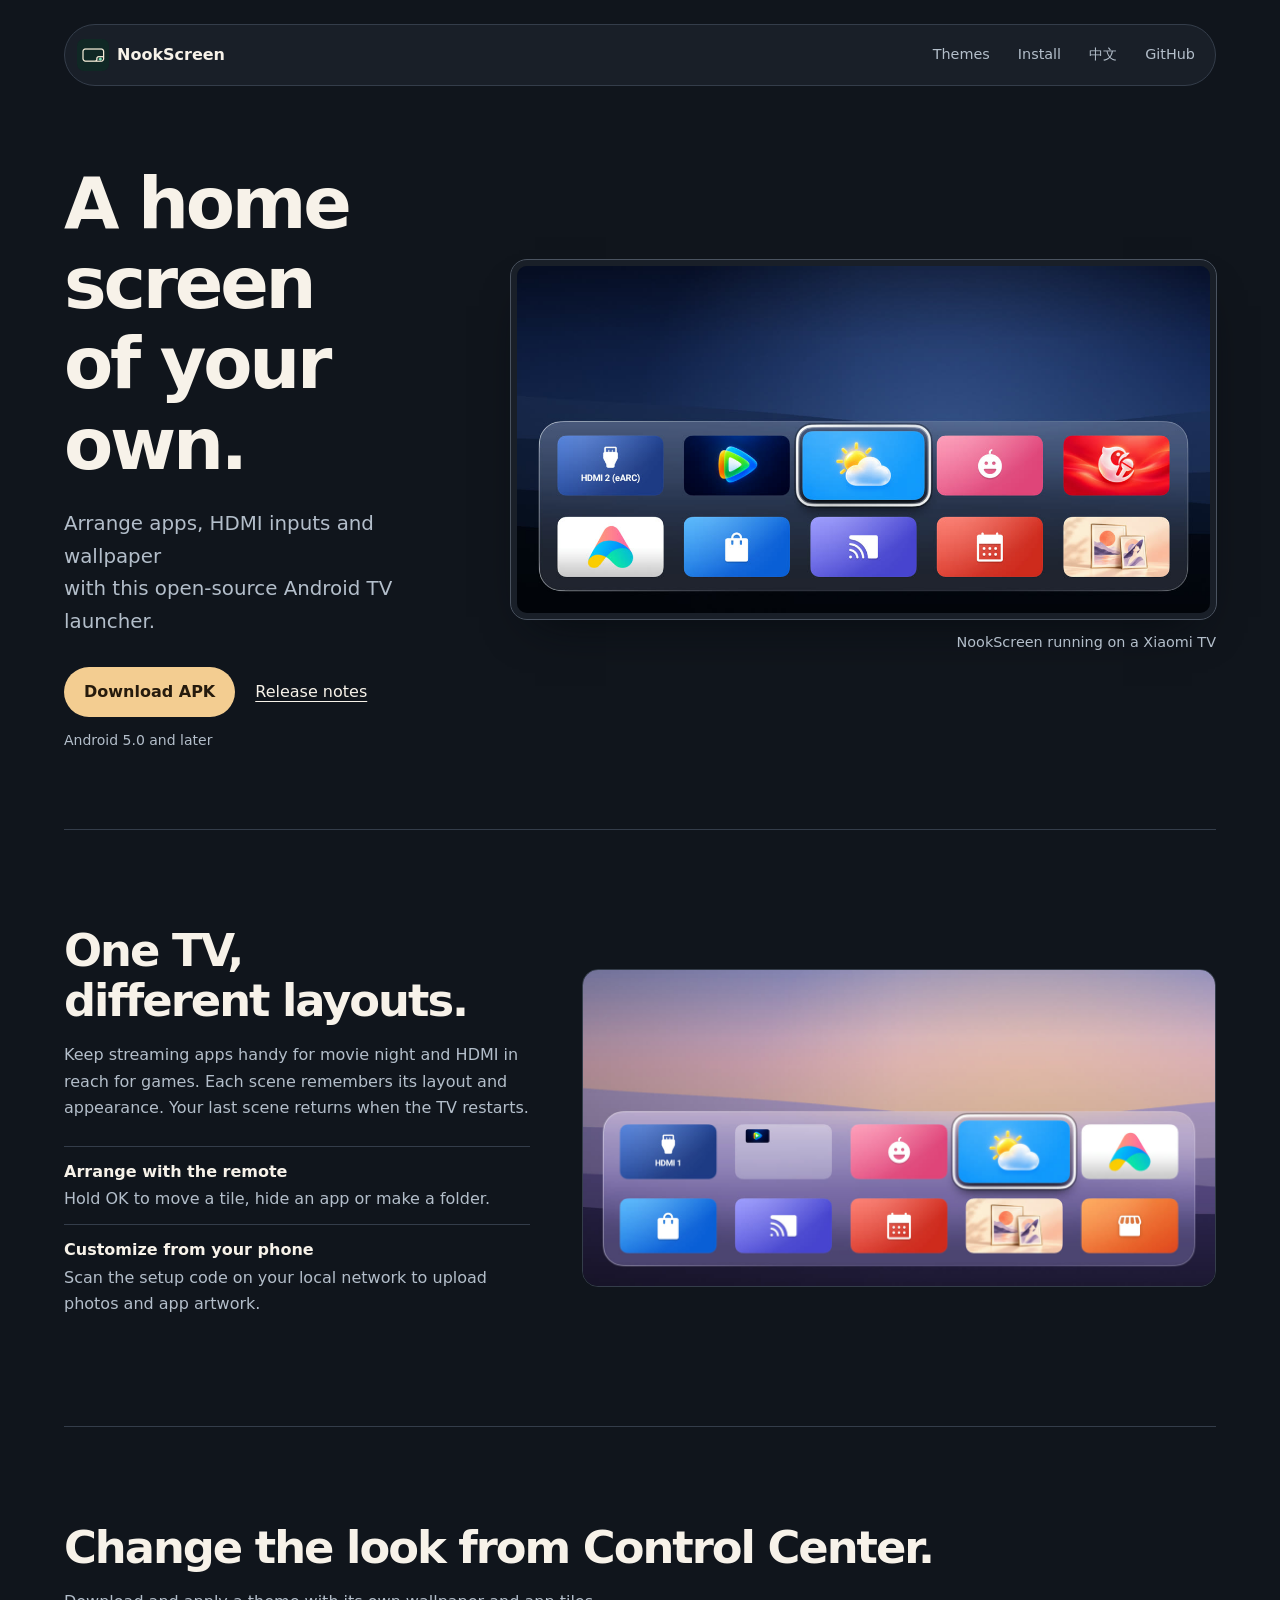
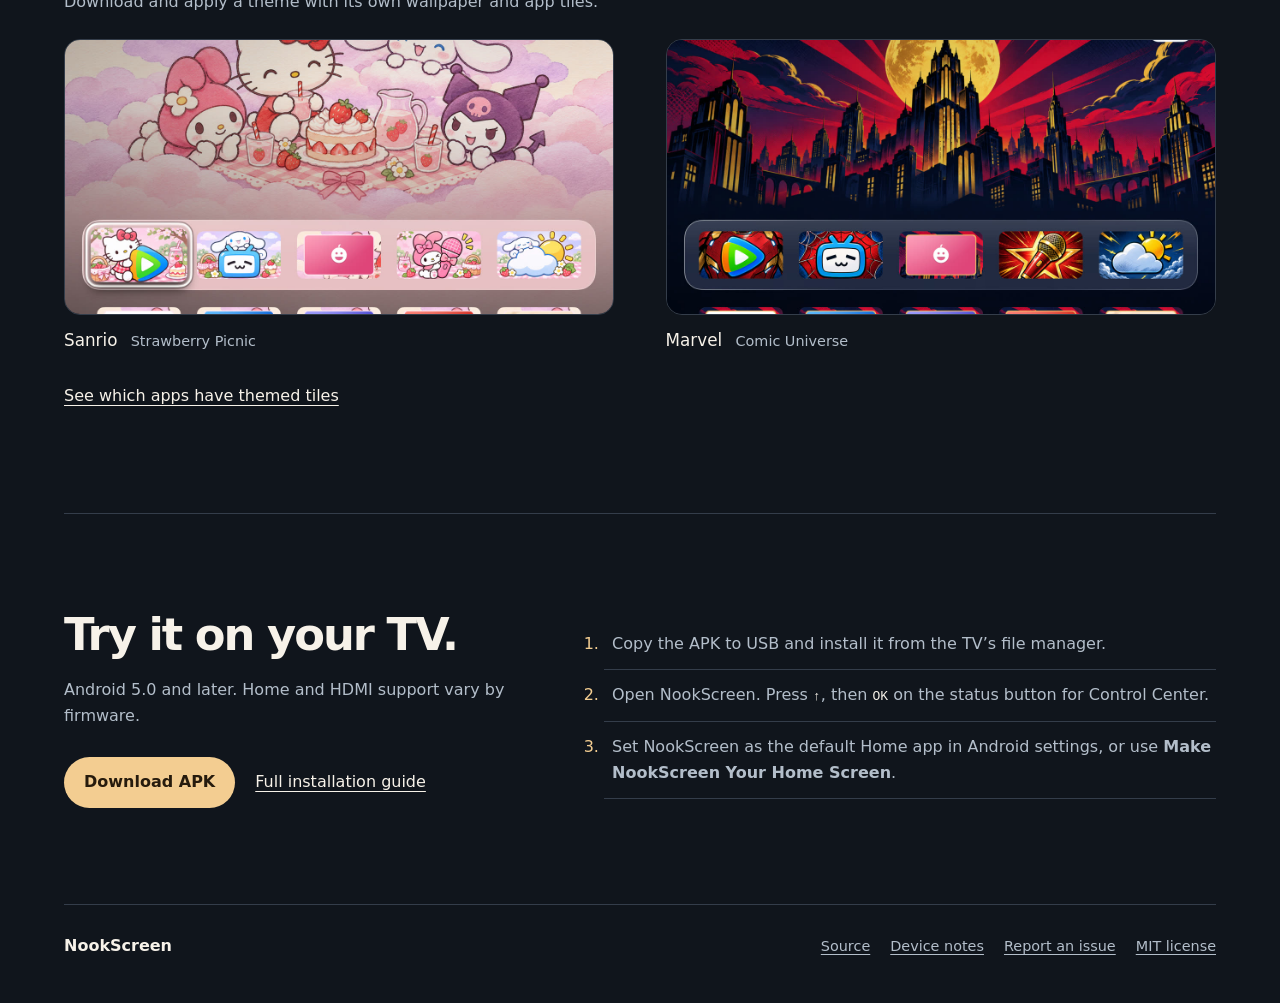
==== en/index.html @ a00e98bd "Publish NookScreen website" ====
<!doctype html>
<html lang="en">
<head>
  <meta charset="utf-8">
  <meta name="viewport" content="width=device-width, initial-scale=1">
  <meta name="description" content="NookScreen is an open-source Android TV launcher. Arrange your apps, HDMI inputs and wallpaper with the remote.">
  <meta name="theme-color" content="#10151c">
  <title>NookScreen | Open-source Android TV launcher</title>
  <link rel="icon" href="../assets/icon.png">
  <link rel="stylesheet" href="../style.css">
</head>
<body>
  <a class="skip" href="#main">Skip to content</a>
  <header class="wrap">
    <nav aria-label="Main navigation">
      <a class="brand" href="./"><img src="../assets/icon.png" width="32" height="32" alt=""><span>NookScreen</span></a>
      <div class="nav-links">
        <a href="#themes">Themes</a>
        <a href="#install">Install</a>
        <a href="../" lang="zh-CN">中文</a>
        <a href="https://github.com/Vanlee0129/nookscreen">GitHub</a>
      </div>
    </nav>
  </header>
  <main id="main" class="wrap">
    <section class="hero" aria-labelledby="title">
      <div class="hero-copy">
        <h1 id="title">A home screen<br>of your own.</h1>
        <p>Arrange apps, HDMI inputs and wallpaper<br class="wide-only"> with this open-source Android TV launcher.</p>
        <div class="actions">
          <a class="primary" href="https://github.com/Vanlee0129/nookscreen/releases/latest/download/nookscreen-daily.apk">Download APK</a>
          <a href="https://github.com/Vanlee0129/nookscreen/releases/latest">Release notes</a>
        </div>
        <p class="requirement">Android 5.0 and later</p>
      </div>
      <figure class="hero-screen">
        <img src="../assets/night.jpg" width="1280" height="640" alt="NookScreen on a Xiaomi TV with a night wallpaper, HDMI 2, and two rows of app tiles">
        <figcaption>NookScreen running on a Xiaomi TV</figcaption>
      </figure>
    </section>

    <section class="section scenes" aria-labelledby="scenes">
      <div>
        <h2 id="scenes">One TV, different layouts.</h2>
        <p>Keep streaming apps handy for movie night and HDMI in reach for games. Each scene remembers its layout and appearance. Your last scene returns when the TV restarts.</p>
        <dl class="details">
          <div><dt>Arrange with the remote</dt><dd>Hold OK to move a tile, hide an app or make a folder.</dd></div>
          <div><dt>Customize from your phone</dt><dd>Scan the setup code on your local network to upload photos and app artwork.</dd></div>
        </dl>
      </div>
      <figure>
        <img src="../assets/morning.jpg" width="1280" height="640" loading="lazy" alt="A dawn wallpaper with an HDMI 1 tile and an app folder">
      </figure>
    </section>

    <section class="section" aria-labelledby="themes">
      <div class="section-heading">
        <h2 id="themes">Change the look from Control Center.</h2>
        <p>Download and apply a theme with its own wallpaper and app tiles.</p>
      </div>
      <div class="theme-gallery">
        <figure>
          <img src="../assets/sanrio-theme.jpg" width="1280" height="640" loading="lazy" alt="The Sanrio theme with a strawberry picnic wallpaper and pastel app tiles">
          <figcaption>Sanrio <span>Strawberry Picnic</span></figcaption>
        </figure>
        <figure>
          <img src="../assets/marvel-theme.jpg" width="1280" height="640" loading="lazy" alt="The Marvel theme with a comic-book city wallpaper and red-and-gold app tiles">
          <figcaption>Marvel <span>Comic Universe</span></figcaption>
        </figure>
      </div>
      <a class="text-link" href="https://github.com/Vanlee0129/nookscreen/blob/main/docs/themes.md">See which apps have themed tiles</a>
    </section>

    <section class="section install" aria-labelledby="install">
      <div>
        <h2 id="install">Try it on your TV.</h2>
        <p>Android 5.0 and later. Home and HDMI support vary by firmware.</p>
        <div class="actions">
          <a class="primary" href="https://github.com/Vanlee0129/nookscreen/releases/latest/download/nookscreen-daily.apk">Download APK</a>
          <a href="https://github.com/Vanlee0129/nookscreen/blob/main/README.en.md#install">Full installation guide</a>
        </div>
      </div>
      <ol>
        <li>Copy the APK to USB and install it from the TV’s file manager.</li>
        <li>Open NookScreen. Press <kbd>↑</kbd>, then <kbd>OK</kbd> on the status button for Control Center.</li>
        <li>Set NookScreen as the default Home app in Android settings, or use <strong>Make NookScreen Your Home Screen</strong>.</li>
      </ol>
    </section>
  </main>
  <footer class="wrap">
    <p>NookScreen</p>
    <div>
      <a href="https://github.com/Vanlee0129/nookscreen">Source</a>
      <a href="https://github.com/Vanlee0129/nookscreen/tree/main/docs/devices">Device notes</a>
      <a href="https://github.com/Vanlee0129/nookscreen/issues/new/choose">Report an issue</a>
      <a href="https://github.com/Vanlee0129/nookscreen/blob/main/LICENSE">MIT license</a>
    </div>
  </footer>
</body>
</html>
---- style.css ----
/* Hallmark · Ribbon (two-in-the-morning) · draw: 0e3b27 · genre: atmospheric · shape: Workbench · hero: Banner with real product capture · nav: floating pill · footer: statement · v2.0.0 */
/* Critique: Keep the launcher readable at desktop size and make the screenshot a full-width panel on phones. */
:root {
  color-scheme: dark;
  --color-paper: #10151c;
  --color-paper-2: #191f28;
  --color-rule: #343d4a;
  --color-ink: #f7f2e9;
  --color-muted: #b3beca;
  --color-accent: #f3cd91;
  --color-accent-hover: #ffe0ad;
  --color-accent-ink: #261b0d;
  --color-screen-edge: #4a5360;
  --color-shadow: #05090e;
  --font-display: "Instrument Sans", system-ui, "PingFang SC", "Microsoft YaHei", sans-serif;
  --font-body: "Figtree", system-ui, "PingFang SC", "Microsoft YaHei", sans-serif;
  --radius-panel: 16px;
  --radius-pill: 999px;
  --gutter: clamp(20px, 5vw, 80px);
  --gap: clamp(24px, 4vw, 58px);
}

* { box-sizing: border-box; }
html, body { overflow-x: clip; }
html { scrollbar-color: var(--color-screen-edge) var(--color-paper); }
::selection { color: var(--color-accent-ink); background: var(--color-accent); }
body {
  margin: 0;
  color: var(--color-ink);
  background: var(--color-paper);
  font-family: var(--font-body);
  line-height: 1.65;
}
.wrap { width: min(calc(100% - var(--gutter) * 2), 1280px); margin-inline: auto; }
h1, h2 {
  min-width: 0;
  margin: 0;
  font-family: var(--font-display);
  font-weight: 560;
  line-height: 1.12;
  letter-spacing: -.045em;
  overflow-wrap: break-word;
  text-wrap: balance;
}
h1 { font-size: clamp(3rem, 5.6vw, 5.5rem); }
h2 { font-size: clamp(2rem, 3.5vw, 3.4rem); }
p { margin: 0; color: var(--color-muted); }
a { color: inherit; text-underline-offset: .24em; }
a:hover { color: var(--color-accent); }
a:focus-visible { outline: 2px solid var(--color-accent); outline-offset: 4px; }
a:active { text-decoration-thickness: 2px; }
img { display: block; max-width: 100%; height: auto; }
figure { margin: 0; min-width: 0; }
figure > img { width: 100%; border: 1px solid var(--color-rule); border-radius: var(--radius-panel); }
figcaption { margin-top: 12px; color: var(--color-muted); font-size: .9rem; }
.skip { position: absolute; inset-block-start: 12px; inset-inline-start: 12px; z-index: 1; padding: 8px 16px; background: var(--color-paper-2); transform: translateY(-200%); }
.skip:focus { transform: none; }

nav {
  display: flex;
  align-items: center;
  justify-content: space-between;
  gap: 12px;
  margin-top: 24px;
  padding: 8px 20px 8px 12px;
  background: var(--color-paper-2);
  border: 1px solid var(--color-rule);
  border-radius: var(--radius-pill);
}
nav a, .actions a { display: inline-flex; align-items: center; min-height: 44px; }
.brand { gap: 8px; text-decoration: none; font-weight: 650; white-space: nowrap; }
.brand-en, .nav-links { color: var(--color-muted); }
.nav-links { display: flex; flex-wrap: wrap; column-gap: clamp(12px, 2.4vw, 28px); font-size: .9rem; }
.nav-links a { text-decoration: none; }
.nav-links a:hover { text-decoration: underline; }
.hero {
  display: grid;
  grid-template-columns: minmax(0, .82fr) minmax(0, 1.46fr);
  align-items: center;
  gap: var(--gap);
  min-height: min(584px, calc(100svh - 108px));
  padding-block: clamp(60px, 6vw, 88px);
}
.hero-copy > p:first-of-type { margin-top: 24px; font-size: clamp(1rem, 1.6vw, 1.24rem); }
.hero-screen > img {
  border: 6px solid var(--color-paper-2);
  outline: 1px solid var(--color-screen-edge);
  box-shadow: 0 22px 46px -24px var(--color-shadow);
}
.hero-screen > figcaption { text-align: right; }
.actions { display: flex; align-items: center; flex-wrap: wrap; gap: 12px 20px; margin-top: 28px; }
.primary {
  justify-content: center;
  padding: 12px 20px;
  border-radius: var(--radius-pill);
  background: var(--color-accent);
  color: var(--color-accent-ink);
  font-weight: 650;
  text-decoration: none;
}
.primary:hover, .primary:active { background: var(--color-accent-hover); color: var(--color-accent-ink); }
.primary:active { text-decoration: underline; }
.requirement { margin-top: 12px; font-size: .875rem; }
.section {
  border-top: 1px solid var(--color-rule);
  padding-block: clamp(52px, 7.5vw, 104px);
}
.section p { max-width: 56ch; margin-top: 16px; }
.scenes, .install {
  display: grid;
  align-items: center;
  grid-template-columns: minmax(0, 1fr) minmax(0, 1.36fr);
  gap: var(--gap);
}
.details { margin: 24px 0 0; }
.details > div { border-top: 1px solid var(--color-rule); padding-block: 12px; }
.details dt { font-weight: 650; }
.details dd { margin: 1px 0 0; color: var(--color-muted); }
.section-heading { margin-bottom: 24px; }
.theme-gallery { display: grid; grid-template-columns: repeat(2, minmax(0, 1fr)); gap: var(--gap); }
.theme-gallery figcaption { color: var(--color-ink); font-size: 1.05rem; }
.theme-gallery figcaption span { margin-inline-start: 8px; color: var(--color-muted); font-size: .9rem; }
.text-link { display: inline-block; margin-top: 20px; padding-block: 8px; }
.install ol { margin: 0; padding-inline-start: 1.4em; color: var(--color-muted); }
.install li { padding-inline-start: 8px; padding-block: 12px; border-bottom: 1px solid var(--color-rule); }
.install li::marker { color: var(--color-accent); }
kbd, code { color: var(--color-ink); overflow-wrap: anywhere; }
footer {
  display: flex;
  justify-content: space-between;
  align-items: baseline;
  flex-wrap: wrap;
  gap: 16px 32px;
  border-top: 1px solid var(--color-rule);
  padding-block: 28px 44px;
}
footer p { color: var(--color-ink); font-weight: 650; }
footer div { display: flex; flex-wrap: wrap; gap: 8px 20px; color: var(--color-muted); font-size: .9rem; }

@media (max-width: 920px) {
  .wide-only { display: none; }
}
@media (max-width: 750px) {
  .hero, .scenes, .install { grid-template-columns: minmax(0, 1fr); }
  .hero { min-height: 0; }
  .hero-screen > figcaption { text-align: left; }
}
@media (max-width: 520px) {
  nav { flex-wrap: wrap; border-radius: var(--radius-panel); row-gap: 0; }
  .nav-links { width: 100%; justify-content: space-between; }
  .hero { padding-block: 44px; }
  .theme-gallery { grid-template-columns: minmax(0, 1fr); }
}
@media (prefers-reduced-motion: reduce) {
  html { scroll-behavior: auto; }
}
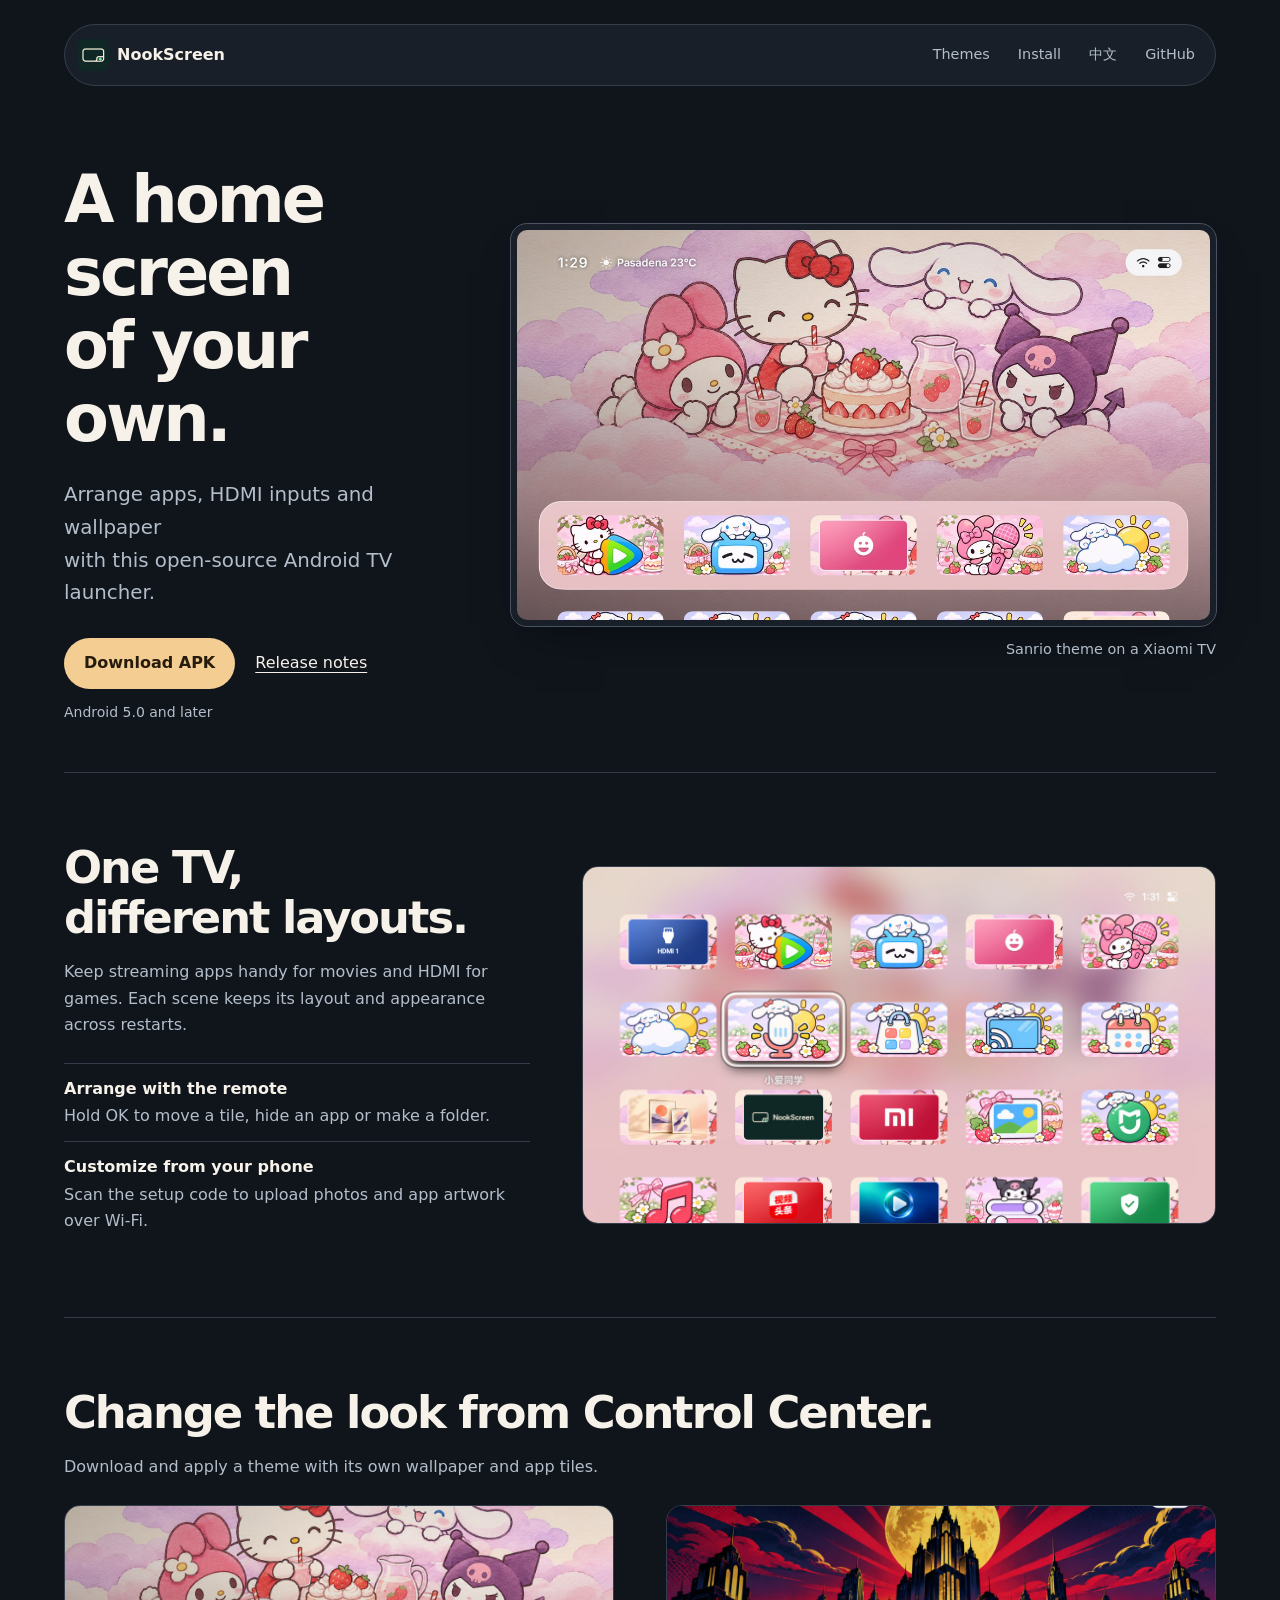
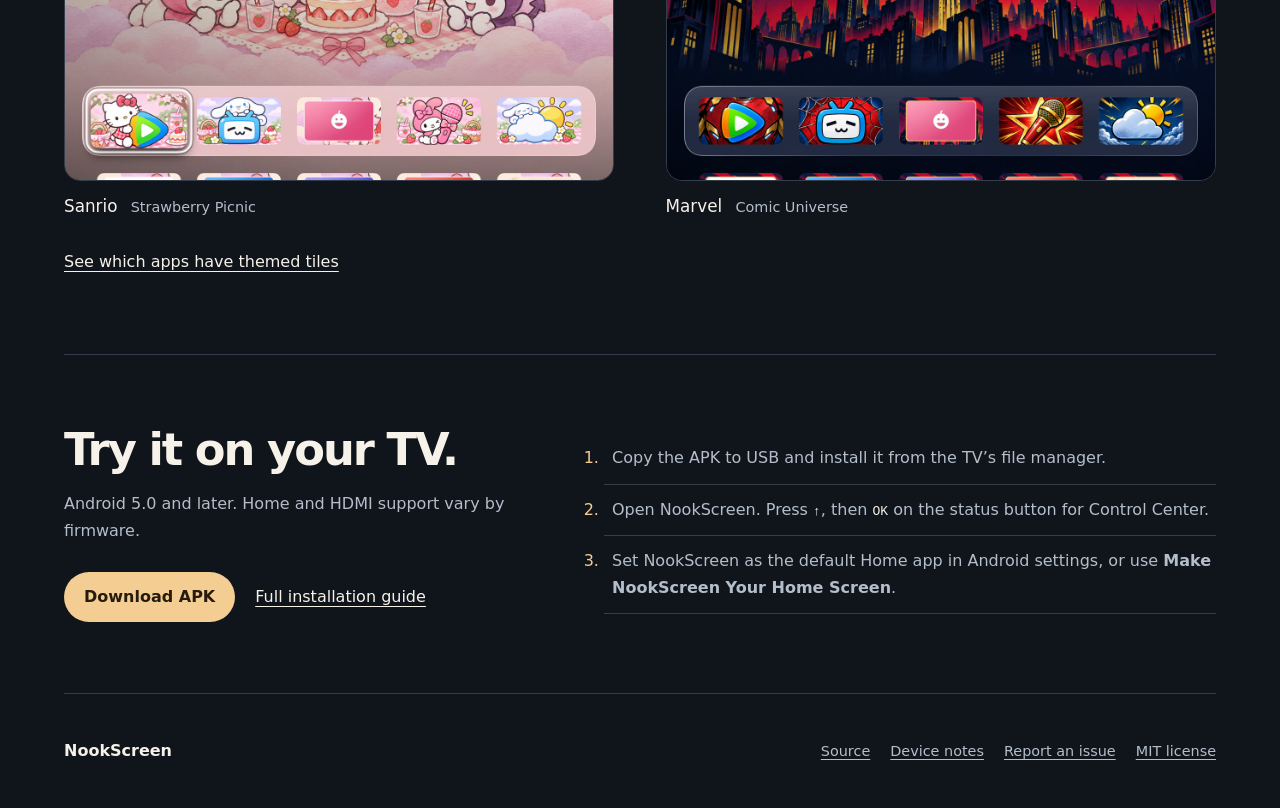
==== commit 3040f2f5: "Show Sanrio-themed launcher screenshots" ====
--- a/en/index.html
+++ b/en/index.html
@@ -34,22 +34,22 @@
         <p class="requirement">Android 5.0 and later</p>
       </div>
       <figure class="hero-screen">
-        <img src="../assets/night.jpg" width="1280" height="640" alt="NookScreen on a Xiaomi TV with a night wallpaper, HDMI 2, and two rows of app tiles">
-        <figcaption>NookScreen running on a Xiaomi TV</figcaption>
+        <img src="../assets/sanrio-home.jpg" width="1280" height="720" alt="NookScreen on a Xiaomi TV with the Sanrio Strawberry Picnic wallpaper and themed tiles">
+        <figcaption>Sanrio theme on a Xiaomi TV</figcaption>
       </figure>
     </section>
 
     <section class="section scenes" aria-labelledby="scenes">
       <div>
         <h2 id="scenes">One TV, different layouts.</h2>
-        <p>Keep streaming apps handy for movie night and HDMI in reach for games. Each scene remembers its layout and appearance. Your last scene returns when the TV restarts.</p>
+        <p>Keep streaming apps handy for movies and HDMI for games. Each scene keeps its layout and appearance across restarts.</p>
         <dl class="details">
           <div><dt>Arrange with the remote</dt><dd>Hold OK to move a tile, hide an app or make a folder.</dd></div>
-          <div><dt>Customize from your phone</dt><dd>Scan the setup code on your local network to upload photos and app artwork.</dd></div>
+          <div><dt>Customize from your phone</dt><dd>Scan the setup code to upload photos and app artwork over Wi-Fi.</dd></div>
         </dl>
       </div>
       <figure>
-        <img src="../assets/morning.jpg" width="1280" height="640" loading="lazy" alt="A dawn wallpaper with an HDMI 1 tile and an app folder">
+        <img src="../assets/sanrio-scene.jpg" width="1280" height="720" loading="lazy" alt="HDMI and app tiles in a Sanrio-themed scene">
       </figure>
     </section>
 
--- a/style.css
+++ b/style.css
@@ -42,7 +42,8 @@
   overflow-wrap: break-word;
   text-wrap: balance;
 }
-h1 { font-size: clamp(3rem, 5.6vw, 5.5rem); }
+h1 { font-size: clamp(3rem, 5.1vw, 5.1rem); }
+:lang(zh-CN) h1 { font-size: clamp(2.75rem, 4.75vw, 4.5rem); }
 h2 { font-size: clamp(2rem, 3.5vw, 3.4rem); }
 p { margin: 0; color: var(--color-muted); }
 a { color: inherit; text-underline-offset: .24em; }
@@ -78,8 +79,7 @@
   grid-template-columns: minmax(0, .82fr) minmax(0, 1.46fr);
   align-items: center;
   gap: var(--gap);
-  min-height: min(584px, calc(100svh - 108px));
-  padding-block: clamp(60px, 6vw, 88px);
+  padding-block: clamp(56px, 6vw, 84px) 48px;
 }
 .hero-copy > p:first-of-type { margin-top: 24px; font-size: clamp(1rem, 1.6vw, 1.24rem); }
 .hero-screen > img {
@@ -103,7 +103,7 @@
 .requirement { margin-top: 12px; font-size: .875rem; }
 .section {
   border-top: 1px solid var(--color-rule);
-  padding-block: clamp(52px, 7.5vw, 104px);
+  padding-block: clamp(48px, 5.5vw, 80px);
 }
 .section p { max-width: 56ch; margin-top: 16px; }
 .scenes, .install {
@@ -132,7 +132,7 @@
   flex-wrap: wrap;
   gap: 16px 32px;
   border-top: 1px solid var(--color-rule);
-  padding-block: 28px 44px;
+  padding-block: 44px;
 }
 footer p { color: var(--color-ink); font-weight: 650; }
 footer div { display: flex; flex-wrap: wrap; gap: 8px 20px; color: var(--color-muted); font-size: .9rem; }
@@ -142,7 +142,6 @@
 }
 @media (max-width: 750px) {
   .hero, .scenes, .install { grid-template-columns: minmax(0, 1fr); }
-  .hero { min-height: 0; }
   .hero-screen > figcaption { text-align: left; }
 }
 @media (max-width: 520px) {
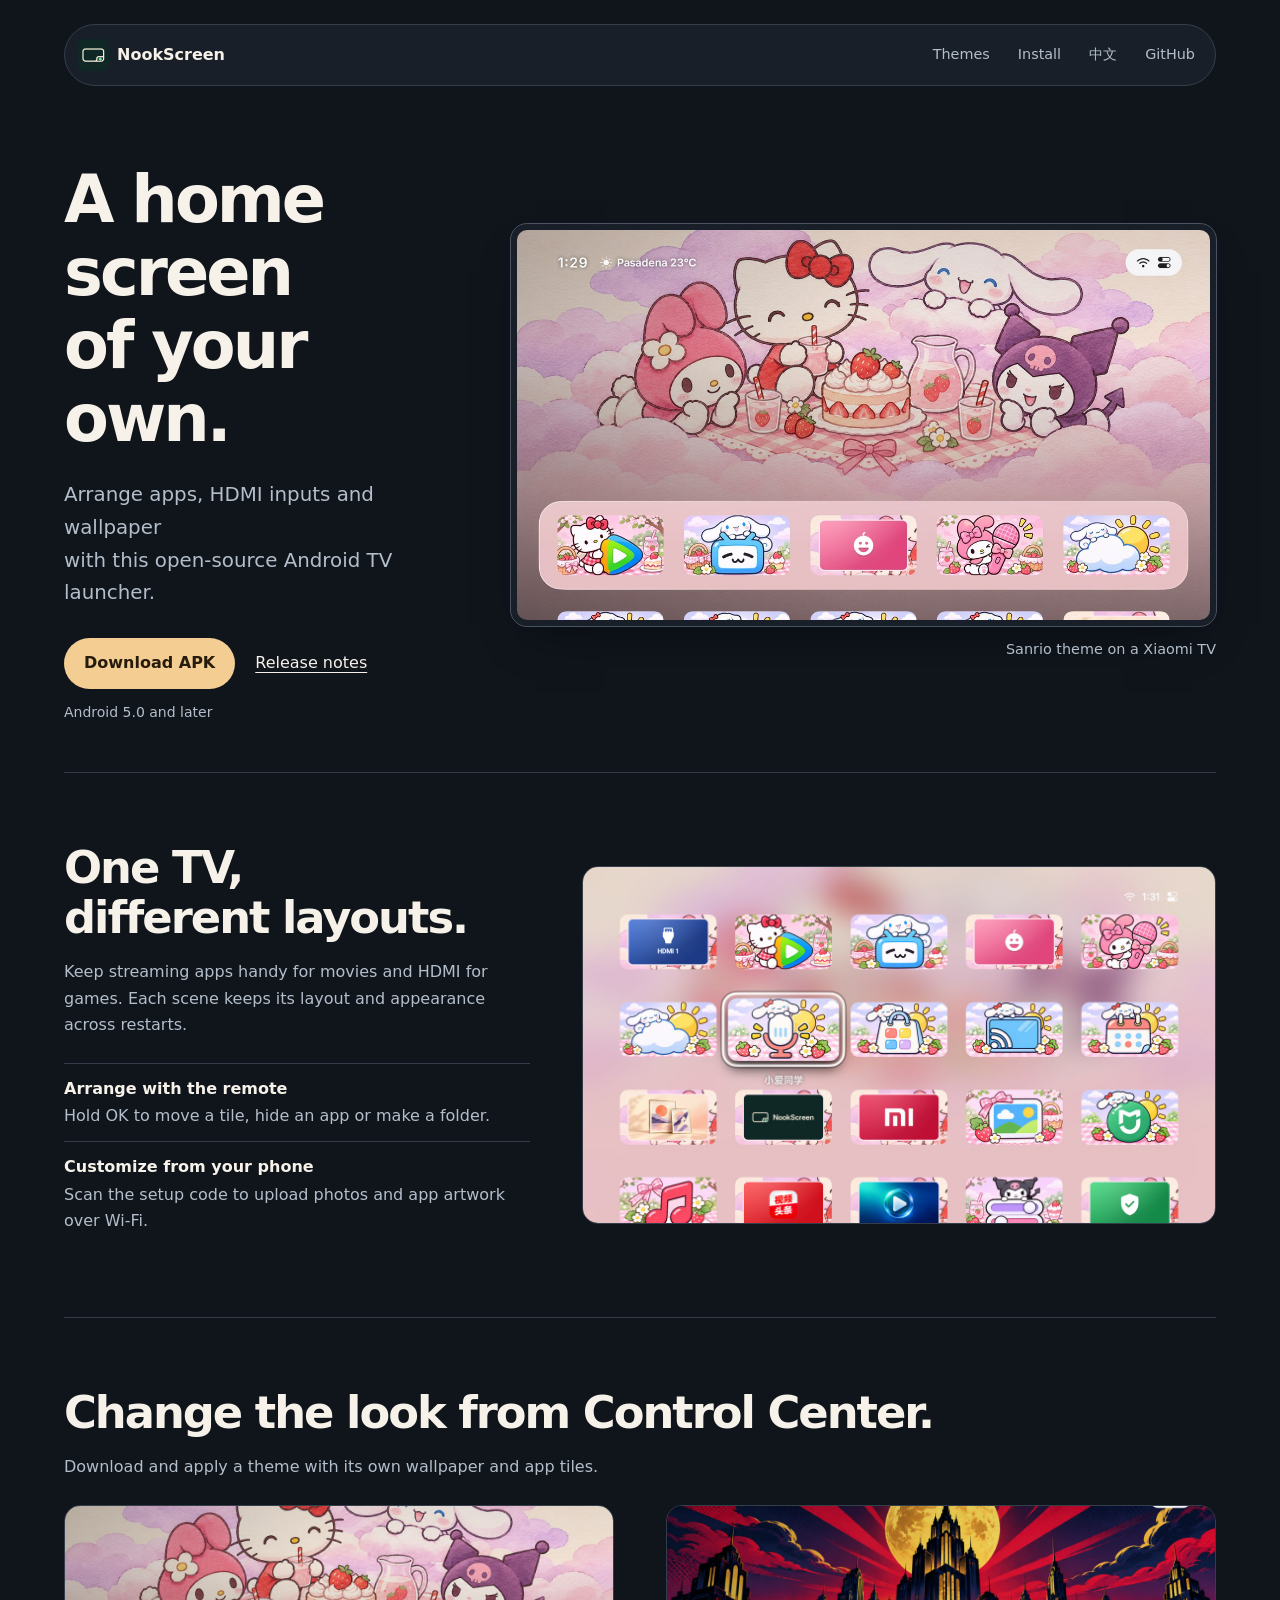
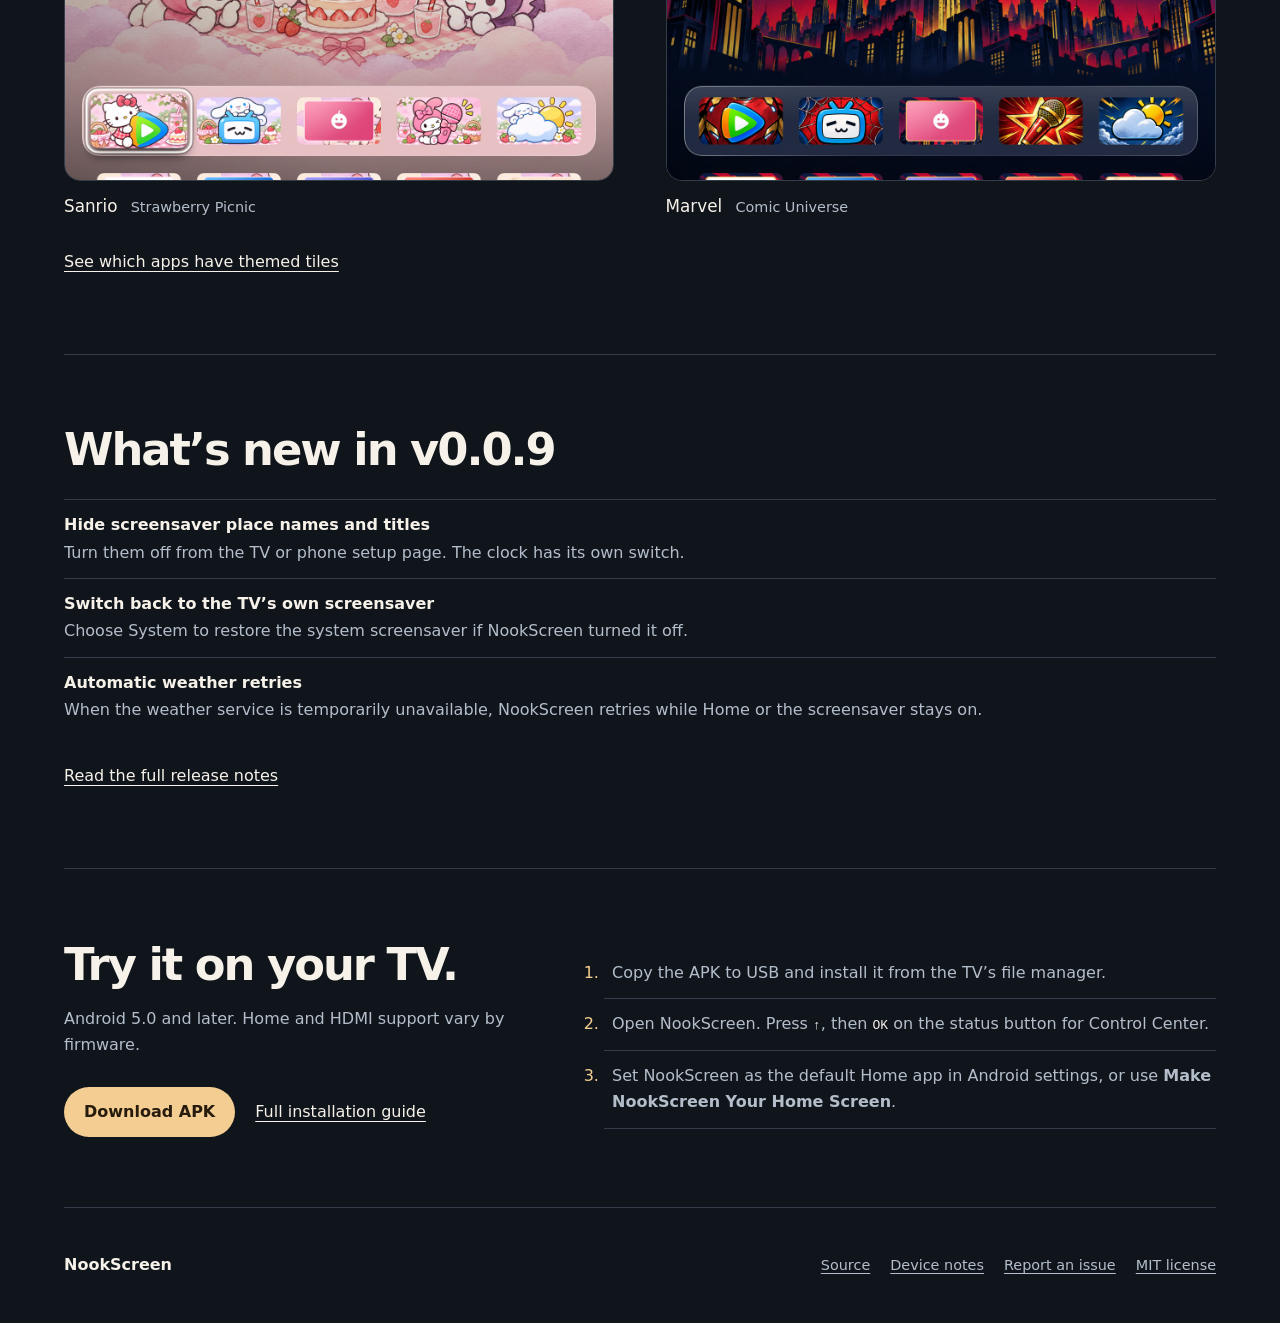
==== commit e91317ba: "Publish the NookScreen v0.0.9 update summary" ====
--- a/en/index.html
+++ b/en/index.html
@@ -71,6 +71,16 @@
       <a class="text-link" href="https://github.com/Vanlee0129/nookscreen/blob/main/docs/themes.md">See which apps have themed tiles</a>
     </section>
 
+    <section class="section" aria-labelledby="release">
+      <h2 id="release">What’s new in v0.0.9</h2>
+      <dl class="details">
+        <div><dt>Hide screensaver place names and titles</dt><dd>Turn them off from the TV or phone setup page. The clock has its own switch.</dd></div>
+        <div><dt>Switch back to the TV’s own screensaver</dt><dd>Choose System to restore the system screensaver if NookScreen turned it off.</dd></div>
+        <div><dt>Automatic weather retries</dt><dd>When the weather service is temporarily unavailable, NookScreen retries while Home or the screensaver stays on.</dd></div>
+      </dl>
+      <a class="text-link" href="https://github.com/Vanlee0129/nookscreen/releases/tag/v0.0.9">Read the full release notes</a>
+    </section>
+
     <section class="section install" aria-labelledby="install">
       <div>
         <h2 id="install">Try it on your TV.</h2>
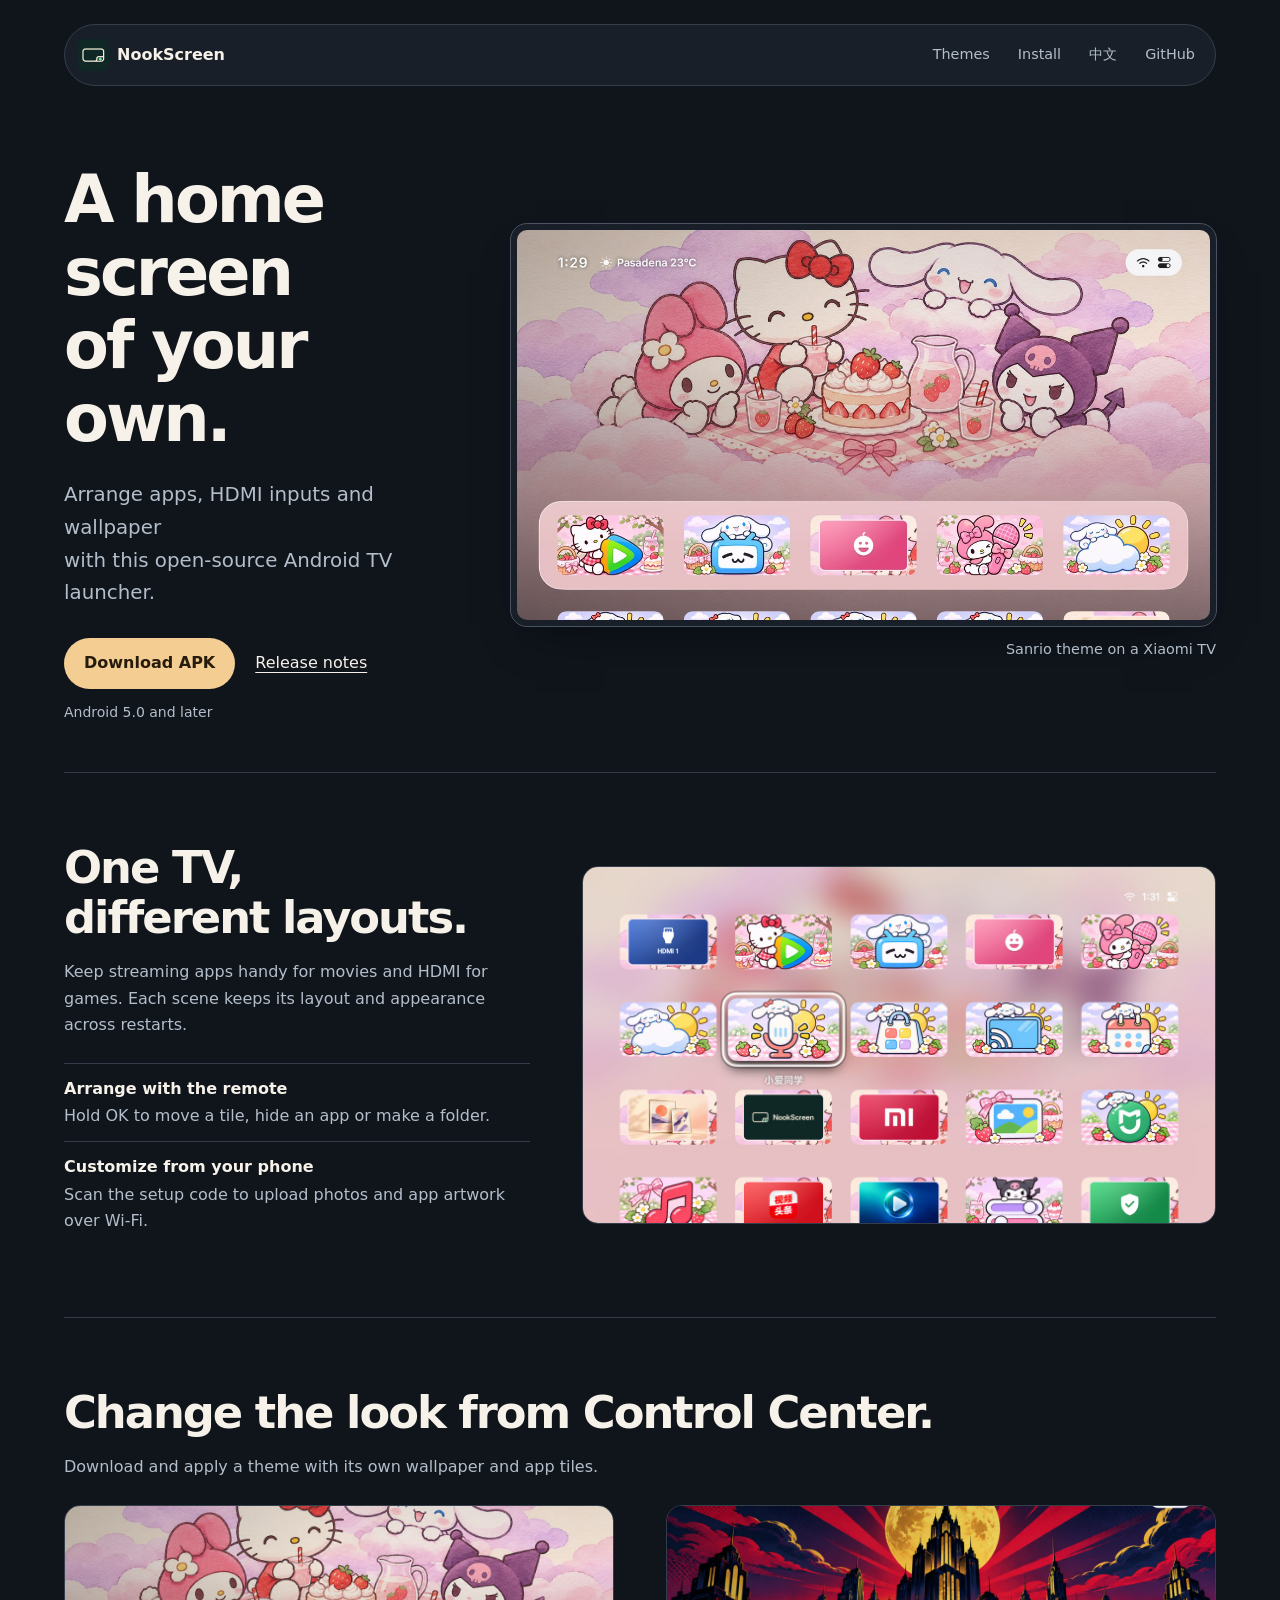
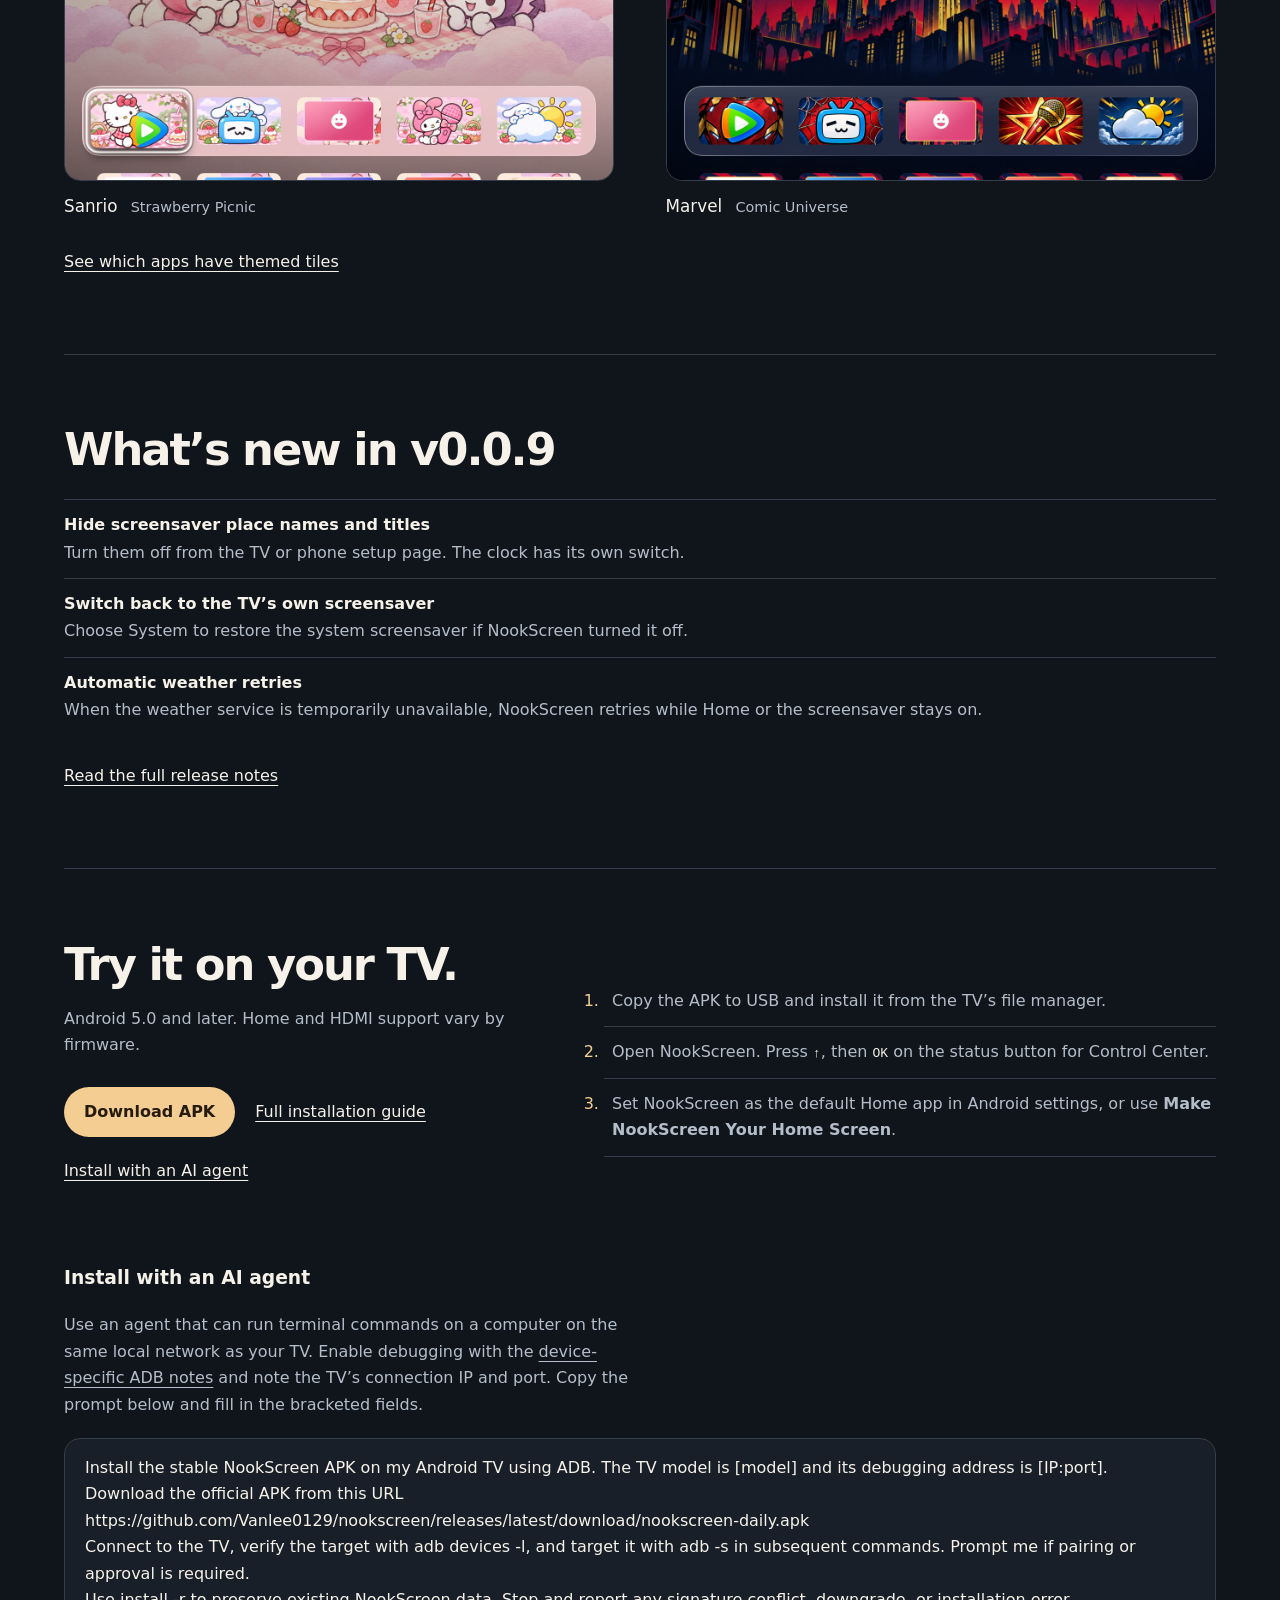
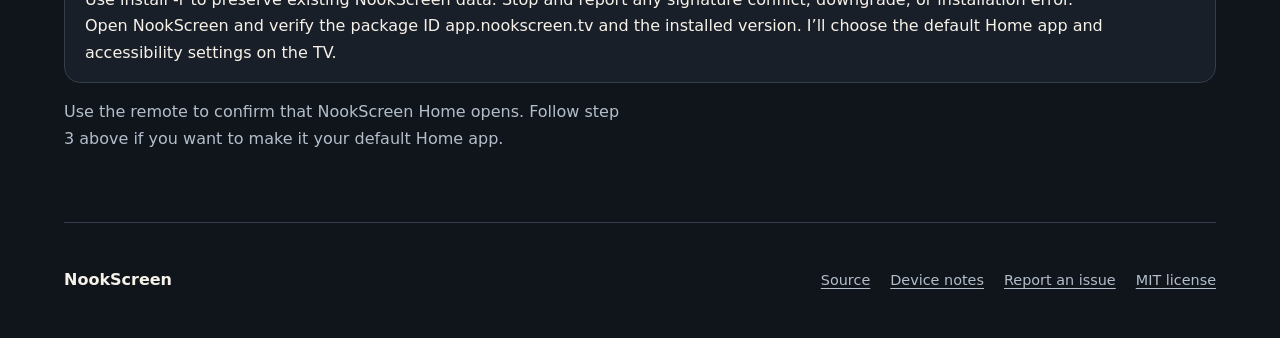
==== commit cdf5b078: "Publish the AI agent installation guide" ====
--- a/en/index.html
+++ b/en/index.html
@@ -88,6 +88,7 @@
         <div class="actions">
           <a class="primary" href="https://github.com/Vanlee0129/nookscreen/releases/latest/download/nookscreen-daily.apk">Download APK</a>
           <a href="https://github.com/Vanlee0129/nookscreen/blob/main/README.en.md#install">Full installation guide</a>
+          <a href="#install-agent">Install with an AI agent</a>
         </div>
       </div>
       <ol>
@@ -95,6 +96,17 @@
         <li>Open NookScreen. Press <kbd>↑</kbd>, then <kbd>OK</kbd> on the status button for Control Center.</li>
         <li>Set NookScreen as the default Home app in Android settings, or use <strong>Make NookScreen Your Home Screen</strong>.</li>
       </ol>
+      <div class="agent-install" aria-labelledby="install-agent">
+        <h3 id="install-agent">Install with an AI agent</h3>
+        <p>Use an agent that can run terminal commands on a computer on the same local network as your TV. Enable debugging with the <a href="https://github.com/Vanlee0129/nookscreen/blob/main/docs/devices/adb-by-brand.md">device-specific ADB notes</a> and note the TV’s connection IP and port. Copy the prompt below and fill in the bracketed fields.</p>
+        <pre>Install the stable NookScreen APK on my Android TV using ADB. The TV model is [model] and its debugging address is [IP:port].
+Download the official APK from this URL
+https://github.com/Vanlee0129/nookscreen/releases/latest/download/nookscreen-daily.apk
+Connect to the TV, verify the target with adb devices -l, and target it with adb -s in subsequent commands. Prompt me if pairing or approval is required.
+Use install -r to preserve existing NookScreen data. Stop and report any signature conflict, downgrade, or installation error.
+Open NookScreen and verify the package ID app.nookscreen.tv and the installed version. I’ll choose the default Home app and accessibility settings on the TV.</pre>
+        <p>Use the remote to confirm that NookScreen Home opens. Follow step 3 above if you want to make it your default Home app.</p>
+      </div>
     </section>
   </main>
   <footer class="wrap">
--- a/style.css
+++ b/style.css
@@ -124,6 +124,17 @@
 .install ol { margin: 0; padding-inline-start: 1.4em; color: var(--color-muted); }
 .install li { padding-inline-start: 8px; padding-block: 12px; border-bottom: 1px solid var(--color-rule); }
 .install li::marker { color: var(--color-accent); }
+.agent-install { grid-column: 1 / -1; min-width: 0; }
+.agent-install pre {
+  margin: 20px 0 0;
+  padding: 16px 20px;
+  border: 1px solid var(--color-rule);
+  border-radius: var(--radius-panel);
+  background: var(--color-paper-2);
+  font-family: inherit;
+  white-space: pre-wrap;
+  overflow-wrap: anywhere;
+}
 kbd, code { color: var(--color-ink); overflow-wrap: anywhere; }
 footer {
   display: flex;
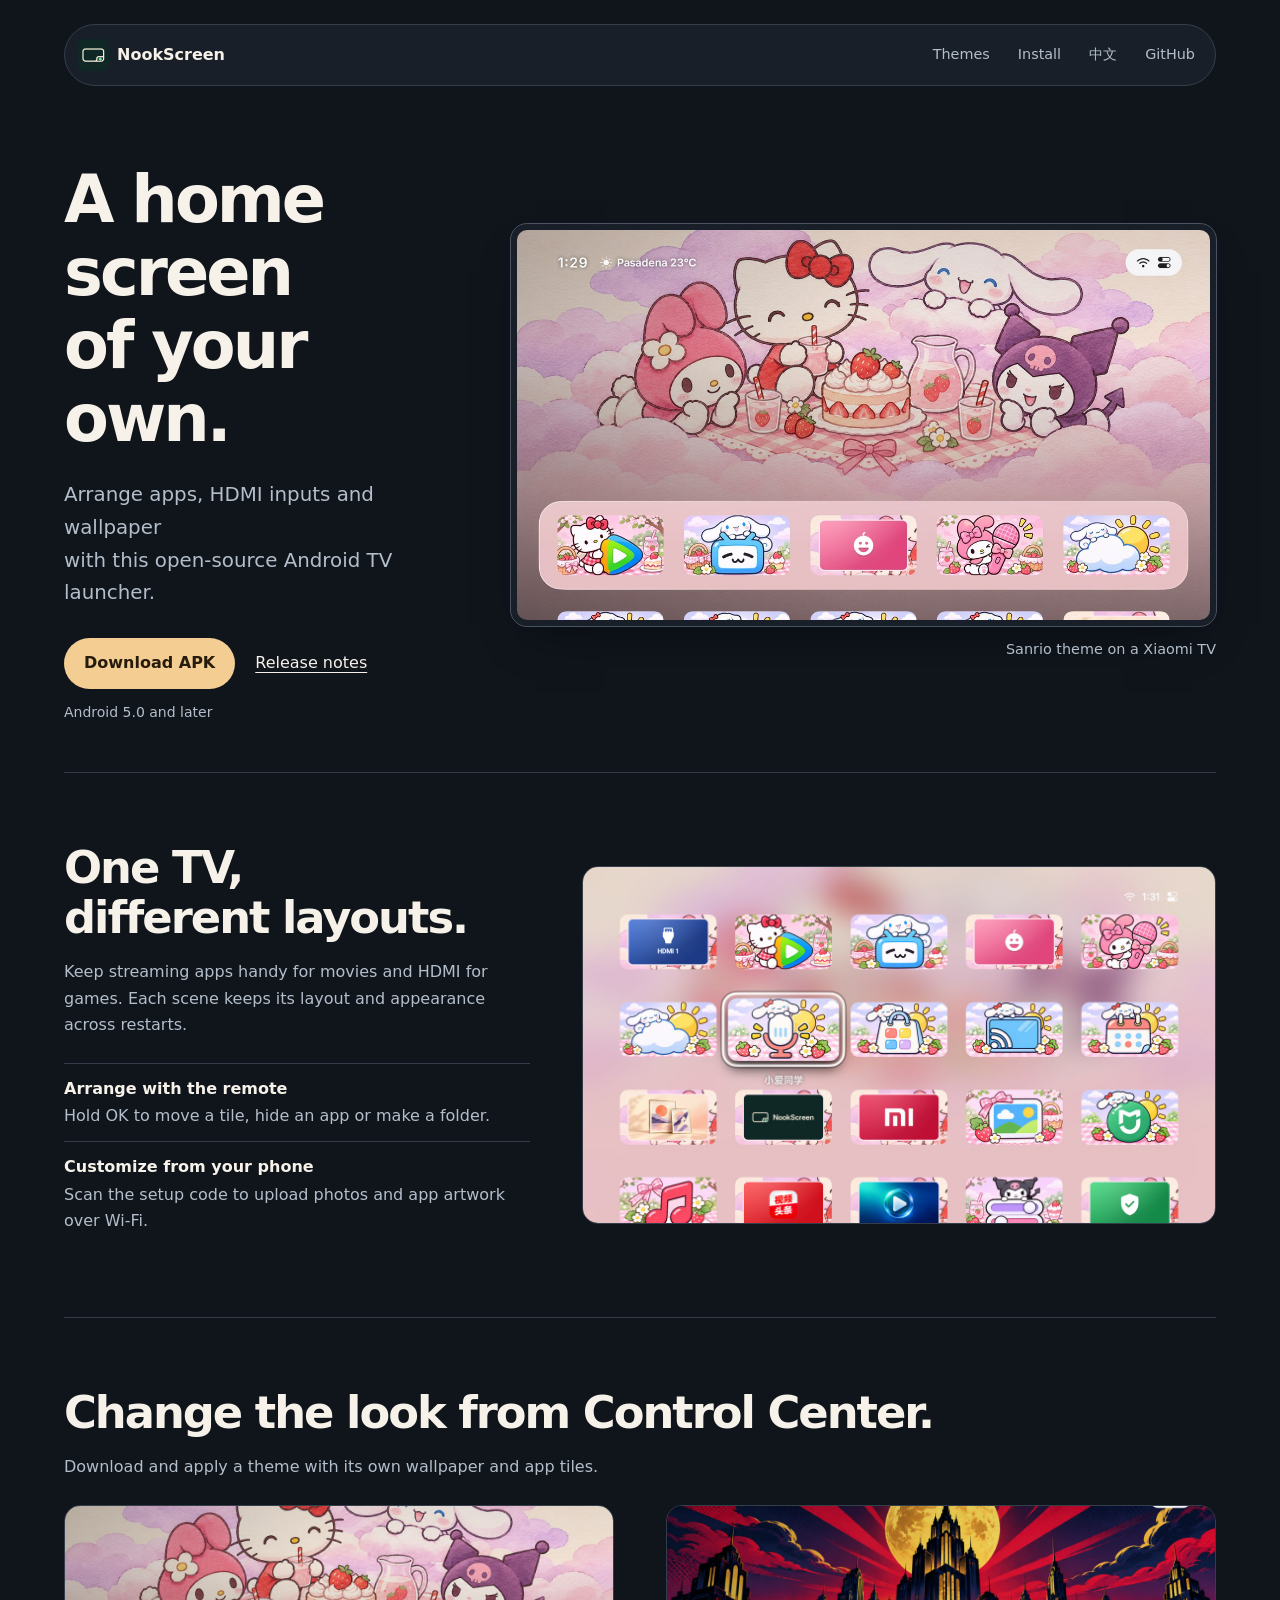
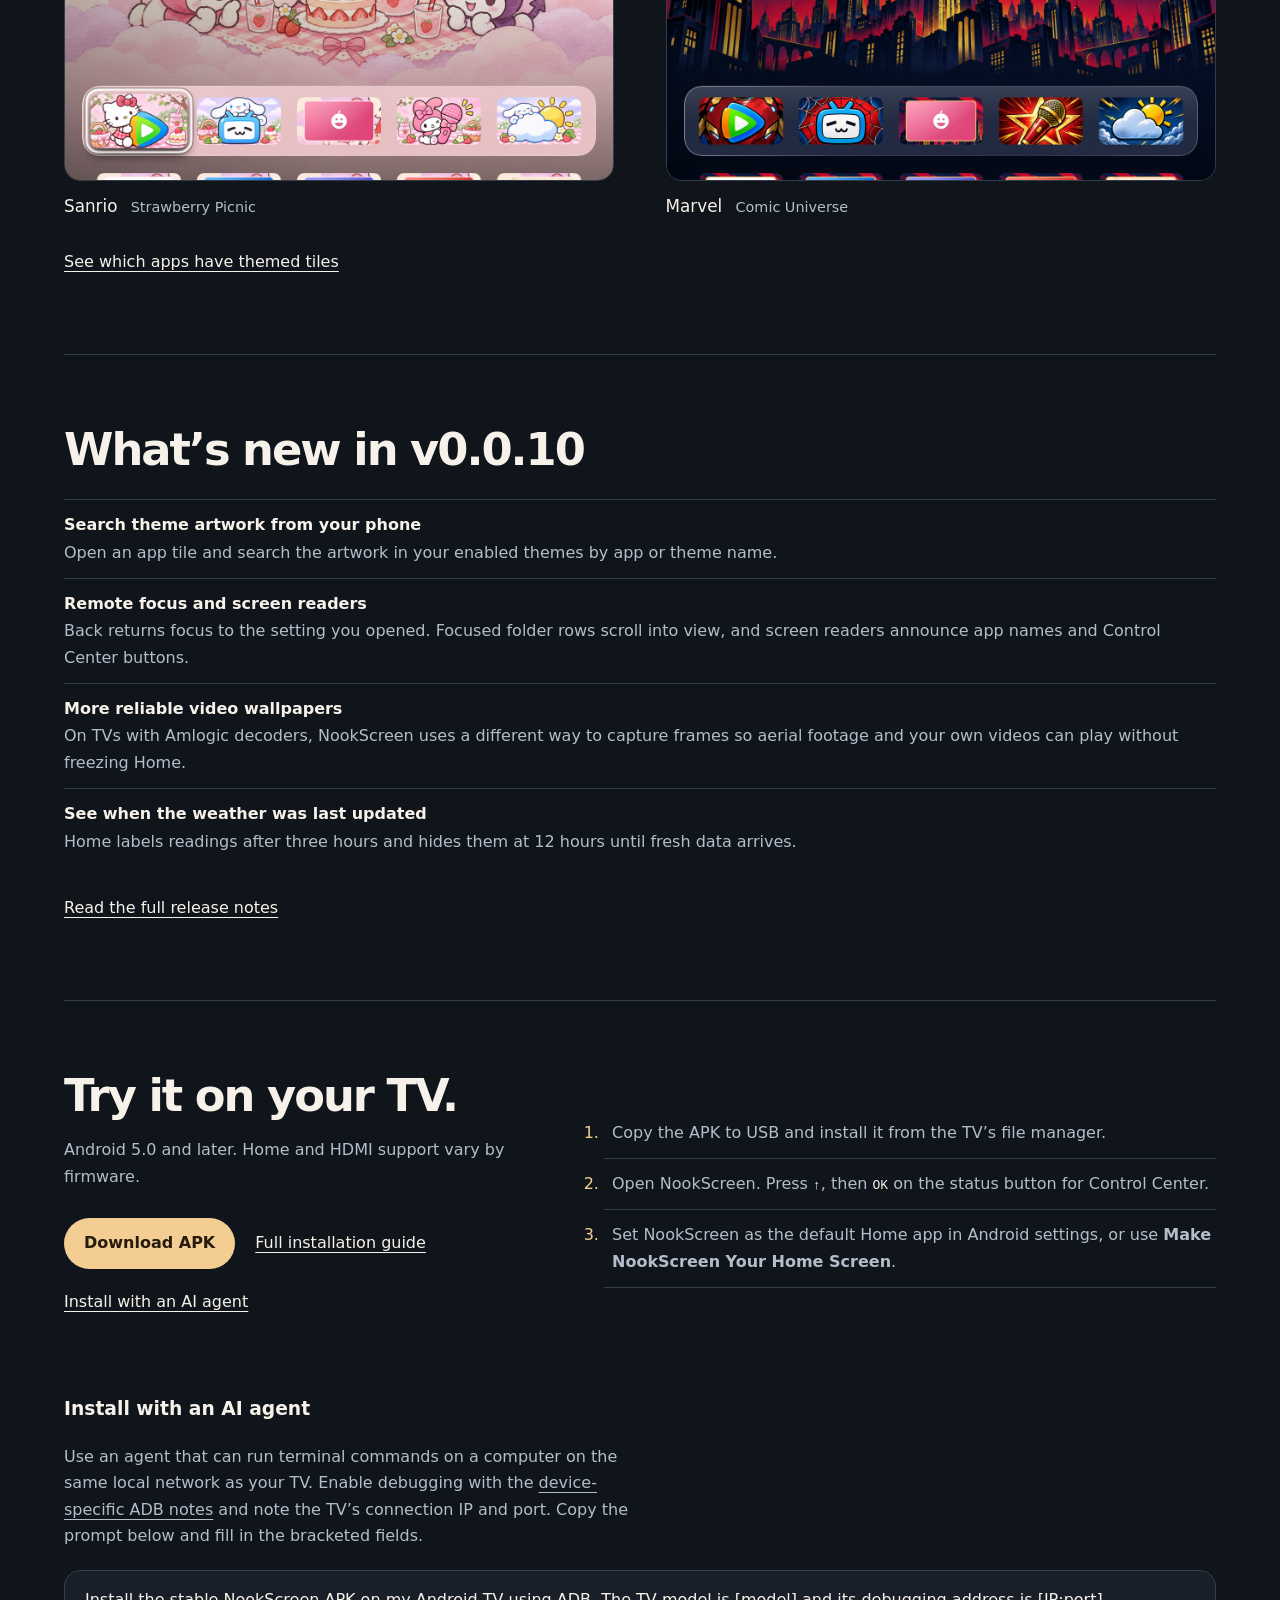
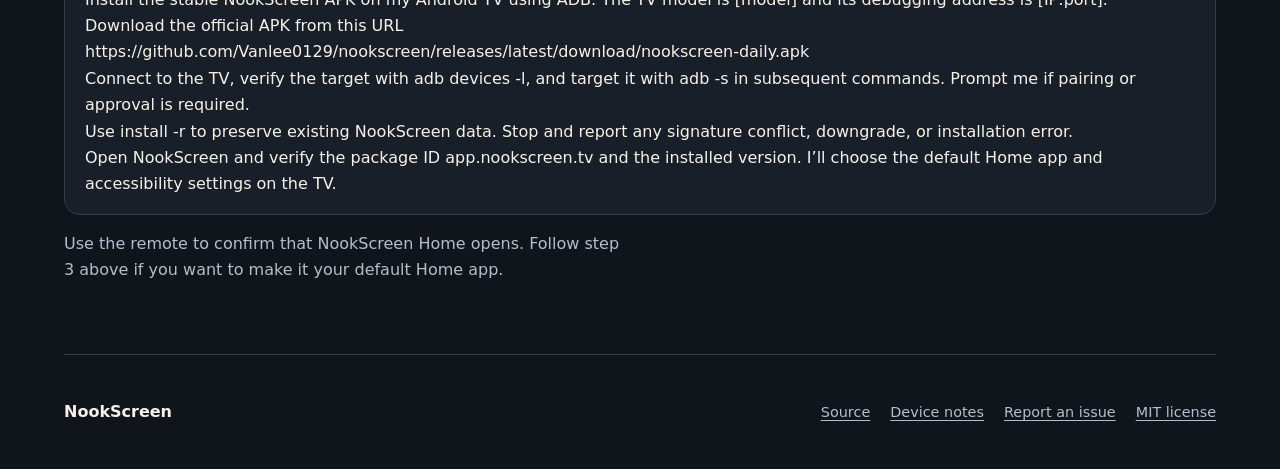
==== commit 2e95caa4: "Publish the NookScreen v0.0.10 update summary" ====
--- a/en/index.html
+++ b/en/index.html
@@ -72,13 +72,14 @@
     </section>
 
     <section class="section" aria-labelledby="release">
-      <h2 id="release">What’s new in v0.0.9</h2>
+      <h2 id="release">What’s new in v0.0.10</h2>
       <dl class="details">
-        <div><dt>Hide screensaver place names and titles</dt><dd>Turn them off from the TV or phone setup page. The clock has its own switch.</dd></div>
-        <div><dt>Switch back to the TV’s own screensaver</dt><dd>Choose System to restore the system screensaver if NookScreen turned it off.</dd></div>
-        <div><dt>Automatic weather retries</dt><dd>When the weather service is temporarily unavailable, NookScreen retries while Home or the screensaver stays on.</dd></div>
+        <div><dt>Search theme artwork from your phone</dt><dd>Open an app tile and search the artwork in your enabled themes by app or theme name.</dd></div>
+        <div><dt>Remote focus and screen readers</dt><dd>Back returns focus to the setting you opened. Focused folder rows scroll into view, and screen readers announce app names and Control Center buttons.</dd></div>
+        <div><dt>More reliable video wallpapers</dt><dd>On TVs with Amlogic decoders, NookScreen uses a different way to capture frames so aerial footage and your own videos can play without freezing Home.</dd></div>
+        <div><dt>See when the weather was last updated</dt><dd>Home labels readings after three hours and hides them at 12 hours until fresh data arrives.</dd></div>
       </dl>
-      <a class="text-link" href="https://github.com/Vanlee0129/nookscreen/releases/tag/v0.0.9">Read the full release notes</a>
+      <a class="text-link" href="https://github.com/Vanlee0129/nookscreen/releases/tag/v0.0.10">Read the full release notes</a>
     </section>
 
     <section class="section install" aria-labelledby="install">
